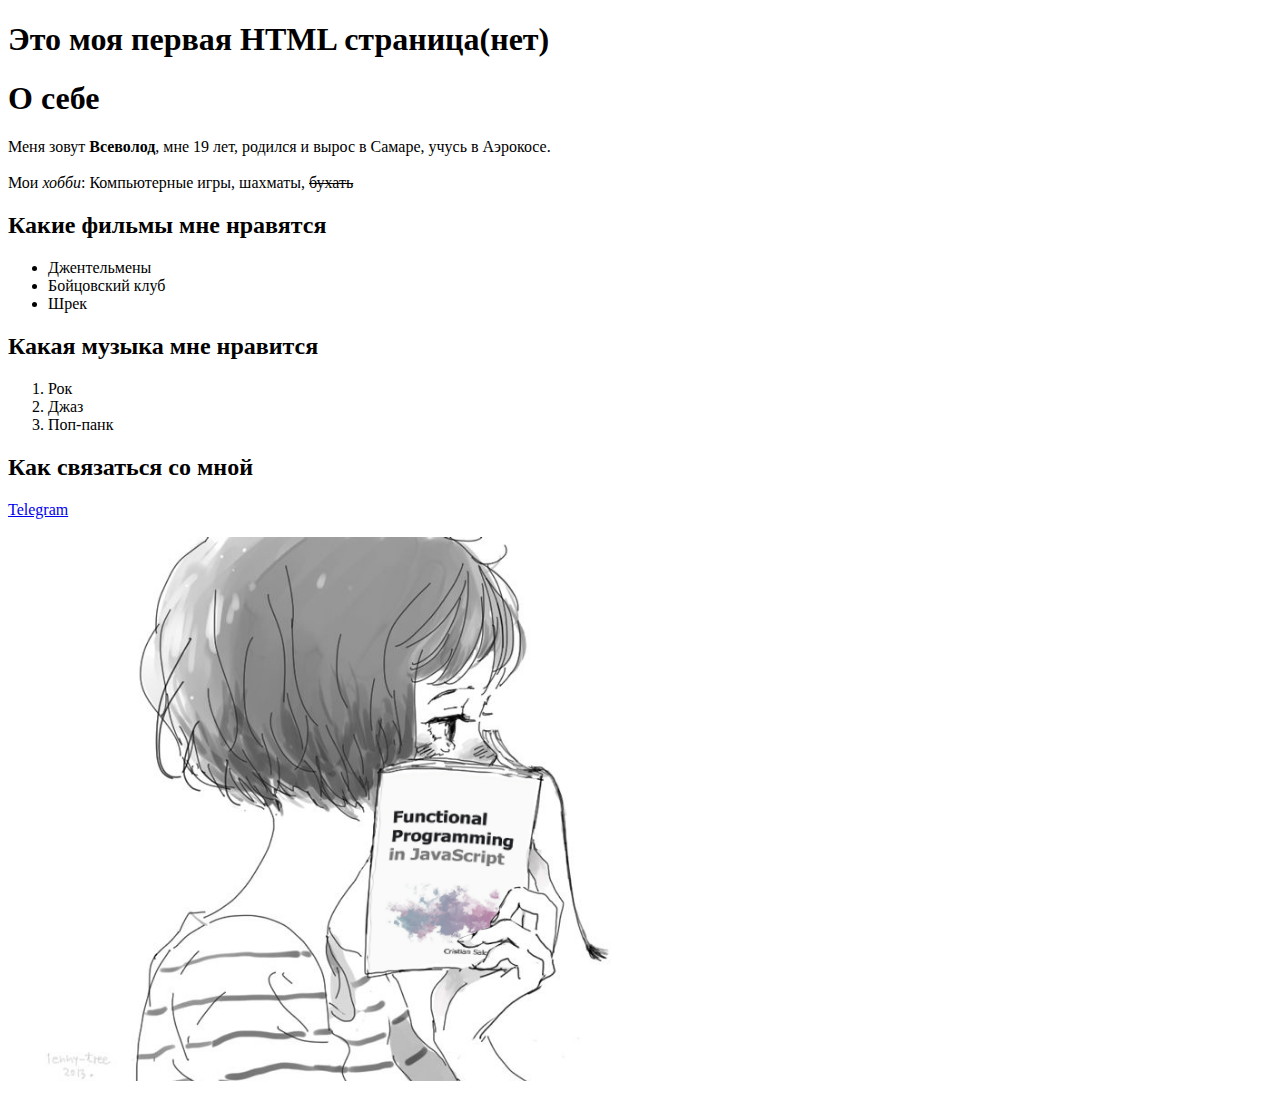
==== index.html @ 79e65827 "Reworked project structure" ====
<!DOCTYPE html>
<html>
<head>
    <meta charset="UTF-8">
    <title>Лабораторная работа 1</title>
</head>
<body>
    <h1>
    Это моя первая HTML страница(нет)
    </h1>
    <h1>
        О себе
    </h1>
    <p>
        Меня зовут <b>Всеволод</b>, мне 19 лет, 
        родился и вырос в Самаре, учусь в Аэрокосе.<br></br>
        Мои <i>хобби</i>: Компьютерные игры, 
        шахматы, <del>бухать</del>
    </p>
    <h2>
        Какие фильмы мне нравятся
    </h2>
    <ul>
        <li>Джентельмены</li>
        <li>Бойцовский клуб</li>
        <li>Шрек</li>
    </ul>
    <h2>
        Какая музыка мне нравится
    </h2>
    <ol>
        <li>Рок</li>
        <li>Джаз</li>
        <li>Поп-панк</li>
    </ol>
    <h2>
        Как связаться со мной
    </h2>
    <a href="https://www.youtube.com/watch?v=dQw4w9WgXcQ">Telegram</a>
    <br></br>
    <img src="images/Functional_Programming_In_Javascript.png" width="700">
</body>
</html>
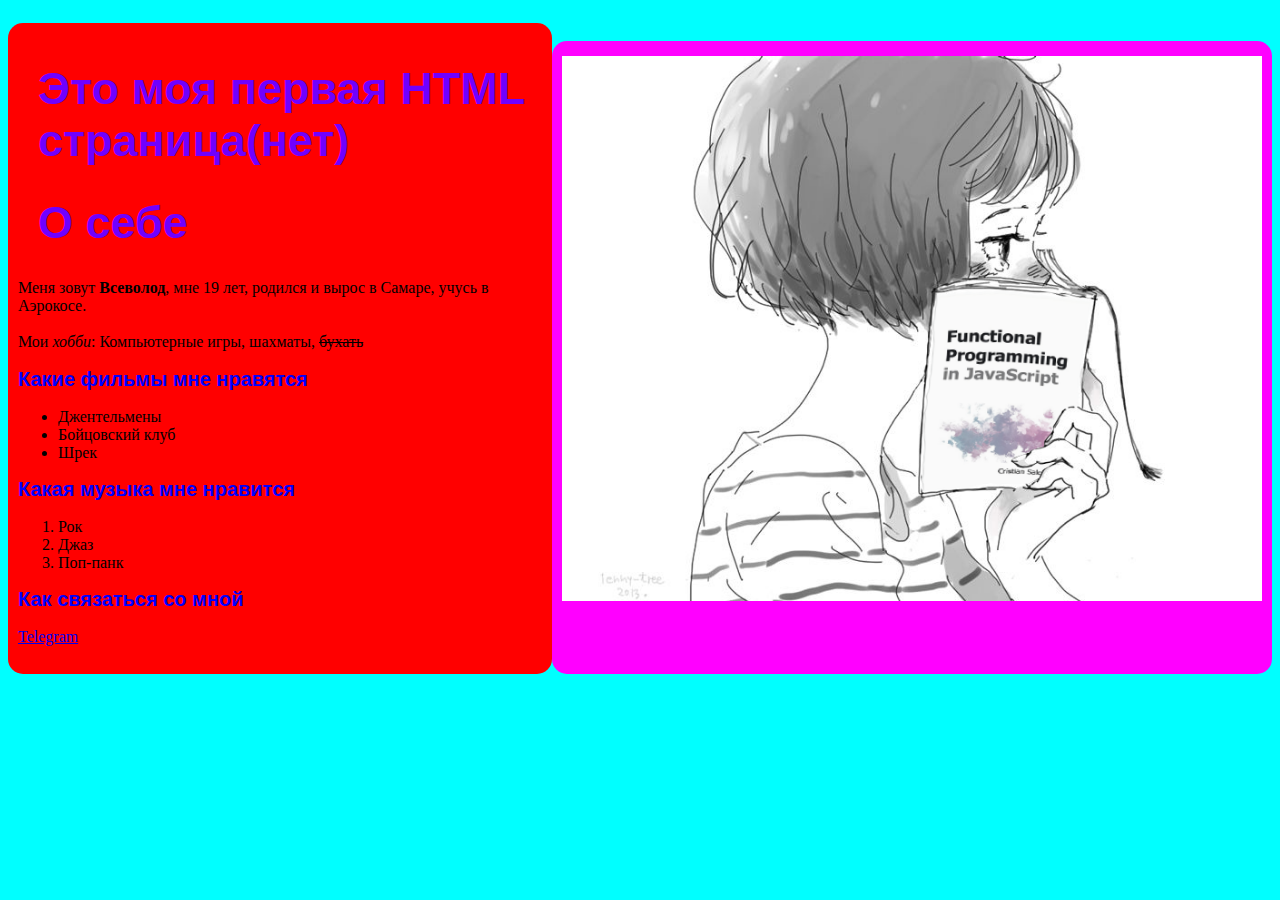
==== commit 5b1af159: "lab2 task done" ====
--- a/index.html
+++ b/index.html
@@ -1,43 +1,55 @@
 <!DOCTYPE html>
 <html>
+<link href="style.css" rel="stylesheet" />
+
 <head>
     <meta charset="UTF-8">
-    <title>Лабораторная работа 1</title>
+    <title>Лабораторная ЦК</title>
 </head>
+
 <body>
-    <h1>
-    Это моя первая HTML страница(нет)
-    </h1>
-    <h1>
-        О себе
-    </h1>
-    <p>
-        Меня зовут <b>Всеволод</b>, мне 19 лет, 
-        родился и вырос в Самаре, учусь в Аэрокосе.<br></br>
-        Мои <i>хобби</i>: Компьютерные игры, 
-        шахматы, <del>бухать</del>
-    </p>
-    <h2>
-        Какие фильмы мне нравятся
-    </h2>
-    <ul>
-        <li>Джентельмены</li>
-        <li>Бойцовский клуб</li>
-        <li>Шрек</li>
-    </ul>
-    <h2>
-        Какая музыка мне нравится
-    </h2>
-    <ol>
-        <li>Рок</li>
-        <li>Джаз</li>
-        <li>Поп-панк</li>
-    </ol>
-    <h2>
-        Как связаться со мной
-    </h2>
-    <a href="https://www.youtube.com/watch?v=dQw4w9WgXcQ">Telegram</a>
-    <br></br>
-    <img src="images/Functional_Programming_In_Javascript.png" width="700">
+    <div class="content">
+        <div class="content-left">
+            <h1>
+                Это моя первая HTML страница(нет)
+            </h1>
+            <h1>
+                О себе
+            </h1>
+            <p>
+                Меня зовут <b>Всеволод</b>, мне 19 лет,
+                родился и вырос в Самаре, учусь в Аэрокосе.<br></br>
+                Мои <i>хобби</i>: Компьютерные игры,
+                шахматы, <del>бухать</del>
+            </p>
+            <h2>
+                Какие фильмы мне нравятся
+            </h2>
+            <ul>
+                <li>Джентельмены</li>
+                <li>Бойцовский клуб</li>
+                <li>Шрек</li>
+            </ul>
+            <h2>
+                Какая музыка мне нравится
+            </h2>
+            <ol>
+                <li>Рок</li>
+                <li>Джаз</li>
+                <li>Поп-панк</li>
+            </ol>
+            <h2>
+                Как связаться со мной
+            </h2>
+            <a href="https://www.youtube.com/watch?v=dQw4w9WgXcQ">Telegram</a>
+            <br></br>
+        </div>
+        <div class="content-right">
+            <img class="JS_girl" src="images/Functional_Programming_In_Javascript.png">
+        </div>
+    </div>
+
+
 </body>
-</html>
+
+</html>--- a/style.css
+++ b/style.css
@@ -0,0 +1,44 @@
+
+
+h1 {
+    font-size: 45px;
+    font-family: 'Segoe UI', Tahoma, Geneva, Verdana, sans-serif;
+    margin-left: 20px;
+    color: rgb(111, 0, 255);
+}
+
+h2 {
+    font-size: 20px;
+    font-family: Arial, Helvetica, sans-serif;
+    margin-left: 10;
+    color: blue;
+}
+body {
+    background-color: aqua;
+}
+.content {
+    display: flex;
+    flex-direction: row;
+    justify-content: space-around;
+}
+
+.content-left {
+    margin-top: 15px;
+    background-color: red;
+    padding: 10px;
+    border: 5px;
+    border-radius: 15px;
+}
+
+.content-right {
+    padding: 10px;
+    padding-top: 15px;
+    background-color: magenta;
+    border: 5px;
+    margin-top: 33px;
+    border-radius: 15px;
+}
+
+.JS_girl {
+    width: 700px;
+}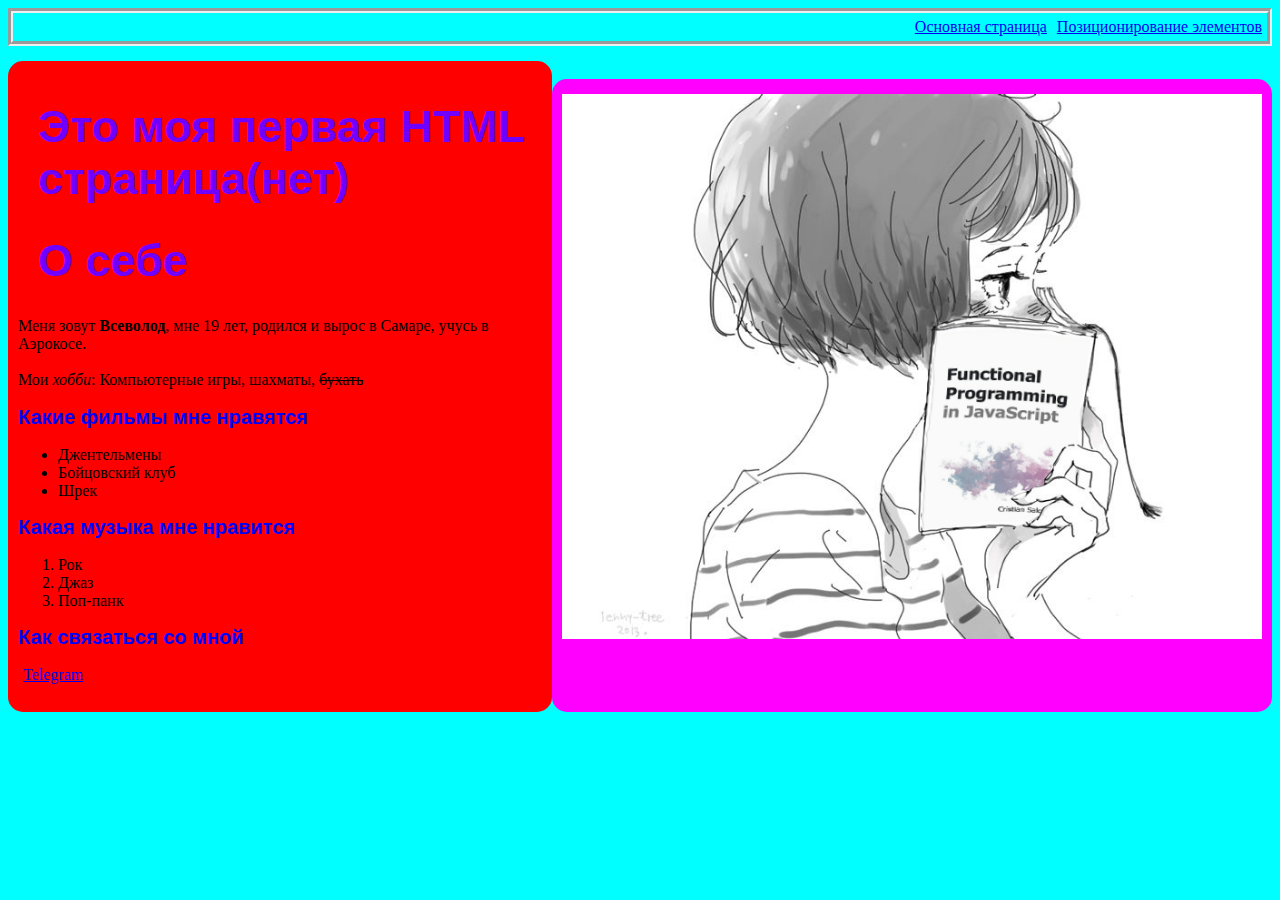
==== commit 8db50737: "lab3 done" ====
--- a/index.html
+++ b/index.html
@@ -6,7 +6,10 @@
     <meta charset="UTF-8">
     <title>Лабораторная ЦК</title>
 </head>
-
+<div class="header">
+    <a href="index.html">Основная страница</a>
+    <a href="page2.html">Позиционирование элементов</a>
+</div>
 <body>
     <div class="content">
         <div class="content-left">
--- a/style.css
+++ b/style.css
@@ -41,4 +41,110 @@
 
 .JS_girl {
     width: 700px;
+}
+a {
+    margin: 5px;
+}
+
+.header {
+    border: 5px;
+    border-style: groove;
+    display: flex;
+    justify-content: right;
+}
+
+.block {
+    margin: auto;
+    background-color: black;
+    width: 200px;
+    height: 200px;
+}
+
+.zk_cont {
+    width: 200px;
+    margin: auto;
+}
+
+.Zloi_kot {
+    height: 200px;
+    width: 200px;
+}
+
+.container-2 {
+    margin: auto;
+    display: grid;
+    justify-items:center;
+    align-items:center;
+    height: 300px;
+    width: 600px;
+    background-color: brown;
+}
+
+.block-2 {
+    width: 200px;
+    height: 200px;
+    background-color: black;
+}
+
+.container-3 {
+    display: flex;
+    flex-direction: row;
+    flex-wrap: wrap;
+    justify-content: center;
+    background-color: burlywood;
+    border: 5px;
+    border-style: dotted;
+    border-color: crimson;
+}
+
+
+.block-3 {
+    margin: 10px;
+    background-color: black;
+    width: 200px;
+    height: 200px;
+}
+
+.container-4 {
+    height: 1100;
+    border: 5px;
+    border-style: solid;
+}
+
+.block-r {
+    position: relative;
+    top: 100px;
+    left: 75px;
+    width: 300px;
+    height: 300px;
+    border-style: solid;
+    border-color: red;
+}
+
+.block-b {
+    position: relative;
+    top: -40px;
+    left: 230px;
+    width: 300px;
+    height: 300px;
+    border-style: solid;
+    border-color: blue;
+}
+
+.block-g {
+    position: relative;
+    top: -150px;
+    left: 400px;
+    width: 300px;
+    height: 300px;
+    border-style: solid;
+    border-color: green;
+}
+
+.water_g {
+    position: fixed;
+    right: 0;
+    bottom: 0;
+    width: 100px;
+    height: 100px;
 }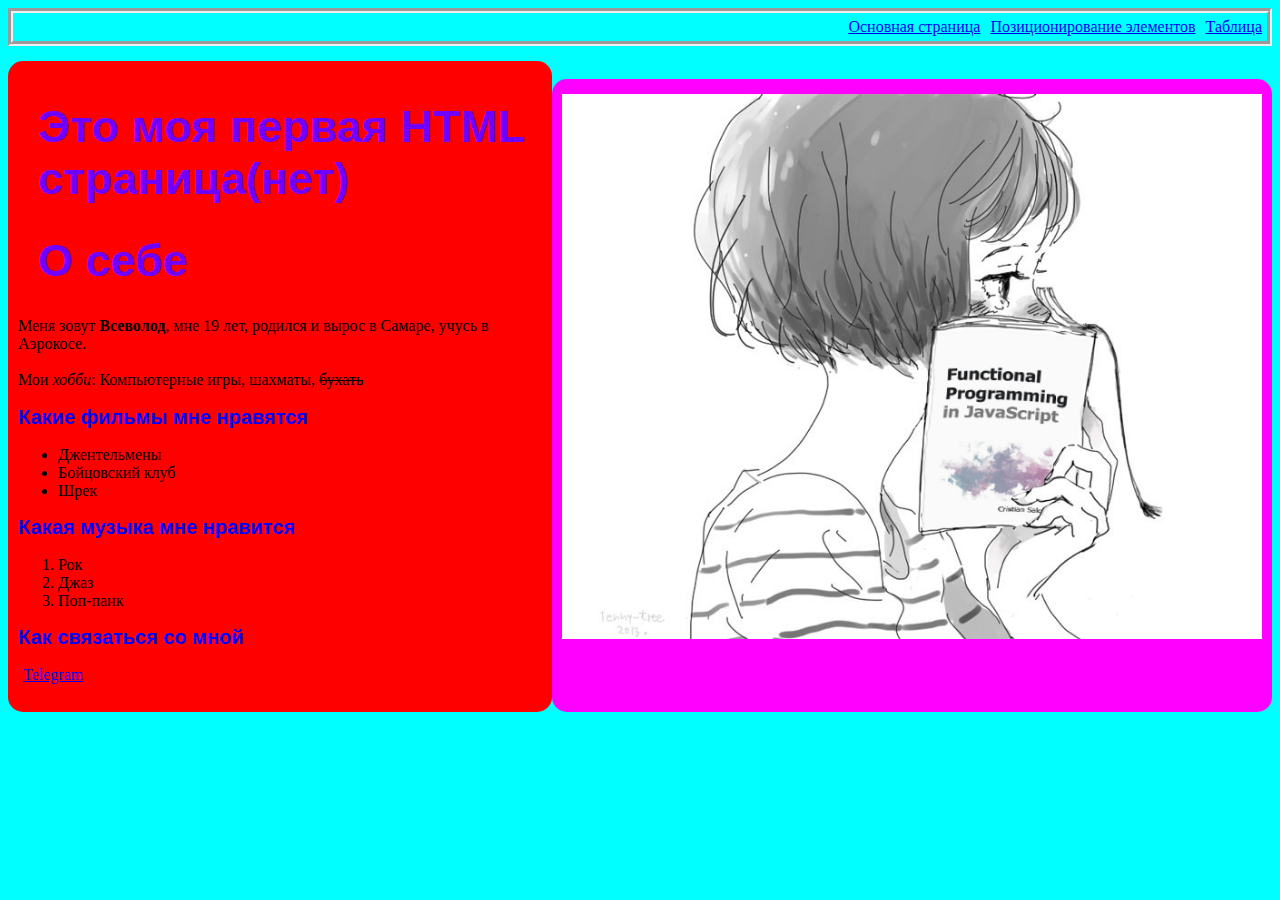
==== commit 6f2ecc03: "lab4 and lab5 tasks done" ====
--- a/index.html
+++ b/index.html
@@ -9,6 +9,7 @@
 <div class="header">
     <a href="index.html">Основная страница</a>
     <a href="page2.html">Позиционирование элементов</a>
+    <a href="table.html">Таблица</a>
 </div>
 <body>
     <div class="content">
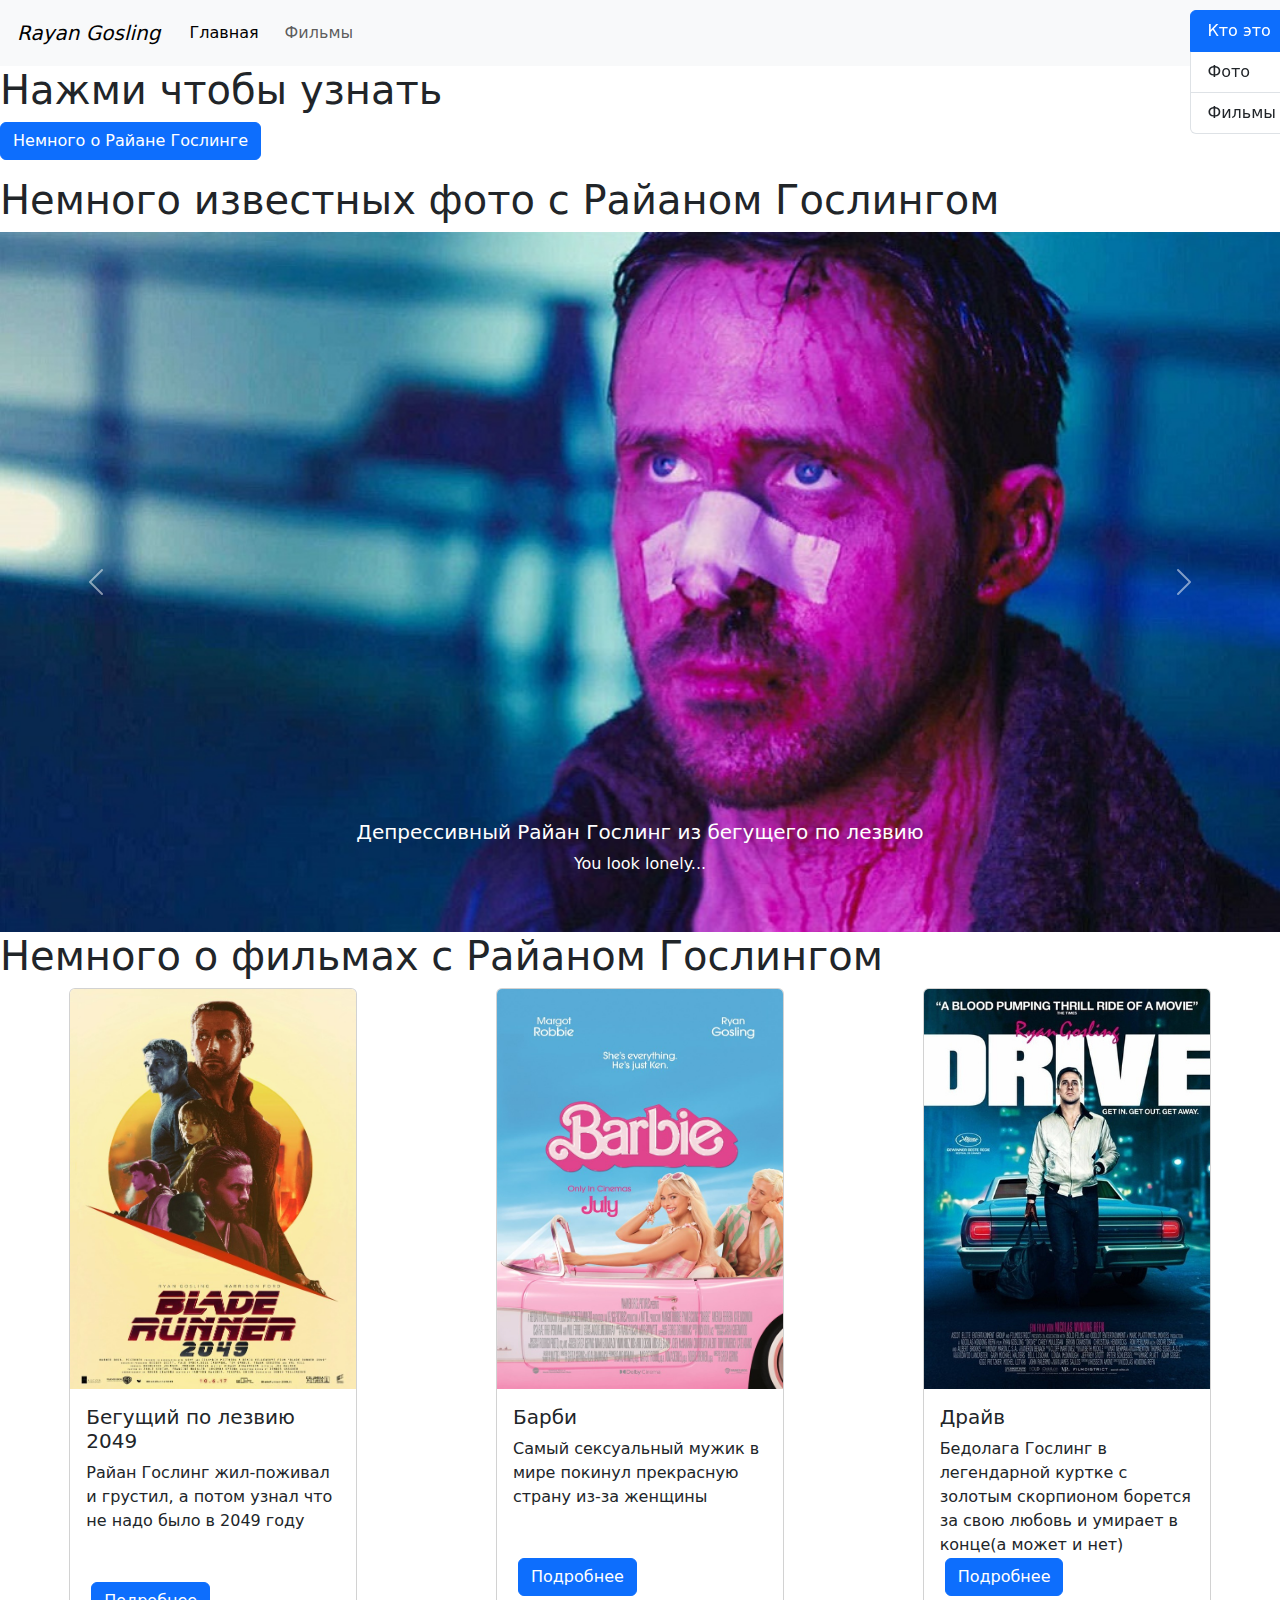
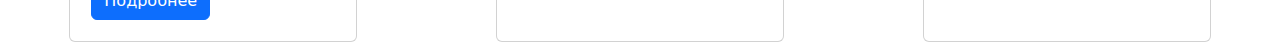
==== commit 5ebdcf6d: "Rename info.html to index.html" ====
--- a/index.html
+++ b/index.html
@@ -1,59 +1,120 @@
 <!DOCTYPE html>
 <html>
-<link href="style.css" rel="stylesheet" />
 
 <head>
-    <meta charset="UTF-8">
-    <title>Лабораторная ЦК</title>
+  <meta charset="UTF-8" />
+  <title>Лабораторнst 6-7 ЦК</title>
+  <link href="style.css" rel="stylesheet" />
+  <link href="https://cdn.jsdelivr.net/npm/bootstrap@5.3.3/dist/css/bootstrap.min.css" rel="stylesheet"
+    integrity="sha384-QWTKZyjpPEjISv5WaRU9OFeRpok6YctnYmDr5pNlyT2bRjXh0JMhjY6hW+ALEwIH" crossorigin="anonymous">
+  <script src="https://cdn.jsdelivr.net/npm/bootstrap@5.3.3/dist/js/bootstrap.bundle.min.js"
+    integrity="sha384-YvpcrYf0tY3lHB60NNkmXc5s9fDVZLESaAA55NDzOxhy9GkcIdslK1eN7N6jIeHz"
+    crossorigin="anonymous"></script>
 </head>
-<div class="header">
-    <a href="index.html">Основная страница</a>
-    <a href="page2.html">Позиционирование элементов</a>
-    <a href="table.html">Таблица</a>
-</div>
+
 <body>
-    <div class="content">
-        <div class="content-left">
-            <h1>
-                Это моя первая HTML страница(нет)
-            </h1>
-            <h1>
-                О себе
-            </h1>
-            <p>
-                Меня зовут <b>Всеволод</b>, мне 19 лет,
-                родился и вырос в Самаре, учусь в Аэрокосе.<br></br>
-                Мои <i>хобби</i>: Компьютерные игры,
-                шахматы, <del>бухать</del>
-            </p>
-            <h2>
-                Какие фильмы мне нравятся
-            </h2>
-            <ul>
-                <li>Джентельмены</li>
-                <li>Бойцовский клуб</li>
-                <li>Шрек</li>
-            </ul>
-            <h2>
-                Какая музыка мне нравится
-            </h2>
-            <ol>
-                <li>Рок</li>
-                <li>Джаз</li>
-                <li>Поп-панк</li>
-            </ol>
-            <h2>
-                Как связаться со мной
-            </h2>
-            <a href="https://www.youtube.com/watch?v=dQw4w9WgXcQ">Telegram</a>
-            <br></br>
+  <nav class="navbar navbar-expand-lg bg-body-tertiary">
+    <div class="container-fluid">
+      <a class="navbar-brand" href="https://en.wikipedia.org/wiki/Ryan_Gosling"><em>Rayan Gosling</em></a>
+      <ul class="navbar-nav me-auto mb-2 mb-lg-0">
+        <li class="nav-item">
+          <a class="nav-link active" aria-current="page" href="info.html">Главная</a>
+        </li>
+        <li class="nav-item">
+          <a class="nav-link" href="films.html">Фильмы</a>
+        </li>
+    </div>
+  </nav>
+  <div id="list-example" class="list-group">
+      <a class="list-group-item list-group-item-action" href="#RayanBait">Кто это</a>
+      <a class="list-group-item list-group-item-action" href="#RayanCarousel">Фото</a>
+      <a class="list-group-item list-group-item-action" href="#card-container">Фильмы</a>
+
+  </div>
+  <div data-bs-spy="scroll" data-bs-target="#list-example" data-bs-smooth-scroll="true" class="scrollspy-example"
+    tabindex="0">
+    <h1 id="RayanBait">Нажми чтобы узнать</h1>
+    <p>
+      <button class="btn btn-primary" type="button" data-bs-toggle="collapse" data-bs-target="#RayanInfo"
+        id="RayanButton" aria-expanded="false" aria-controls="RayanInfo">
+        Немного о Райане Гослинге
+      </button>
+    </p>
+    <div class="collapse" id="RayanInfo">
+      <div class="card card-body">
+        Ра́йан То́мас Го́слинг (англ. Ryan Thomas Gosling, род. 12 ноября 1980, Лондон, Онтарио, Канада) — канадский
+        актёр.
+        Известен по ролям в независимых фильмах и крупных студийных проектах разных жанров. Сборы фильмов с его участием
+        составили свыше 1,9 миллиарда долларов. Обладатель многих наград, включая «Золотого глобуса», и номинант трёх
+        «Оскаров» и одного BAFTA.
+      </div>
+    </div>
+    <h1 id="RayanCarousel">Немного известных фото с Райаном Гослингом</h1>
+    <div id="carousel" class="carousel slide">
+      <div class="carousel-inner">
+        <div class="carousel-item">
+          <img src="images/drive.png" class="d-block w-100" alt="Драйв">
+          <div class="carousel-caption d-none d-md-block">
+            <h5>Помятый Райан Гослинг(слева)</h5>
+            <p>I DRIVE.</p>
+          </div>
         </div>
-        <div class="content-right">
-            <img class="JS_girl" src="images/Functional_Programming_In_Javascript.png">
+        <div class="carousel-item active">
+          <img src="images/runer.jpg" class="d-block w-100" alt="Бегущий по лезвию">
+          <div class="carousel-caption d-none d-md-block">
+            <h5>Депрессивный Райан Гослинг из бегущего по лезвию</h5>
+            <p>You look lonely...</p>
+          </div>
         </div>
+        <div class="carousel-item">
+          <img src="images/ken.jpg" class="d-block w-100" alt="Кен">
+          <div class="carousel-caption d-none d-md-block">
+            <h5>Радостный и стильный Райан Гослинг из Барби</h5>
+            <p>Фильм кстати <strong>отстой</strong></p>
+          </div>
+        </div>
+      </div>
+      <button class="carousel-control-prev" type="button" data-bs-target="#carousel" data-bs-slide="prev">
+        <span class="carousel-control-prev-icon" aria-hidden="true"></span>
+        <span class="visually-hidden">Предыдущий</span>
+      </button>
+      <button class="carousel-control-next" type="button" data-bs-target="#carousel" data-bs-slide="next">
+        <span class="carousel-control-next-icon" aria-hidden="true"></span>
+        <span class="visually-hidden">Следующий</span>
+      </button>
     </div>
-
-
+    <h1>Немного о фильмах с Райаном Гослингом</h1>
+    <div class="card-container" id="card-container">
+      <div class="card" style="width: 18rem;">
+        <img src="images/BRPoster.jpg" class="card-img-top" alt="BRPoster">
+        <div class="card-body">
+          <h5 class="card-title">Бегущий по лезвию 2049</h5>
+          <p class="card-text">Райан Гослинг жил-поживал и грустил, а потом узнал что не надо было в 2049 году
+          </p>
+          <a href="https://www.kinopoisk.ru/film/589290/" class="btn btn-primary">Подробнее</a>
+        </div>
+      </div>
+      <div class="card" style="width: 18rem;">
+        <img src="images/BarbiePoster.jpg" class="card-img-top" alt="barbposter">
+        <div class="card-body">
+          <h5 class="card-title">Барби</h5>
+          <p class="card-text">Самый сексуальный мужик в мире покинул прекрасную страну из-за женщины
+          </p>
+          <a href="https://www.kinopoisk.ru/film/478052/" class="btn btn-primary">Подробнее</a>
+        </div>
+      </div>
+      <div class="card" style="width: 18rem;">
+        <img src="images/drivePoster.jpg" class="card-img-top" alt="...">
+        <div class="card-body">
+          <h5 class="card-title">Драйв</h5>
+          <p class="card-text">Бедолага Гослинг в легендарной куртке с золотым скорпионом борется за свою любовь и
+            умирает в конце(а может и нет)
+          </p>
+          <a href="https://www.kinopoisk.ru/film/276598/" class="btn btn-primary">Подробнее</a>
+        </div>
+      </div>
+    </div>
+  </div>
 </body>
 
-</html>+</html>
--- a/style.css
+++ b/style.css
@@ -1,150 +1,61 @@
+html {
+    width: 100%;
+    height: 100%;
+}
+
+body {
+    margin: 0%;
+    height: 100%;
+    width: 100%;
+}
 
 
-h1 {
-    font-size: 45px;
-    font-family: 'Segoe UI', Tahoma, Geneva, Verdana, sans-serif;
-    margin-left: 20px;
-    color: rgb(111, 0, 255);
-}
-
-h2 {
-    font-size: 20px;
-    font-family: Arial, Helvetica, sans-serif;
-    margin-left: 10;
-    color: blue;
-}
-body {
-    background-color: aqua;
-}
-.content {
-    display: flex;
-    flex-direction: row;
-    justify-content: space-around;
-}
-
-.content-left {
-    margin-top: 15px;
-    background-color: red;
-    padding: 10px;
-    border: 5px;
-    border-radius: 15px;
-}
-
-.content-right {
-    padding: 10px;
-    padding-top: 15px;
-    background-color: magenta;
-    border: 5px;
-    margin-top: 33px;
-    border-radius: 15px;
-}
-
-.JS_girl {
-    width: 700px;
-}
 a {
     margin: 5px;
 }
 
-.header {
-    border: 5px;
-    border-style: groove;
-    display: flex;
-    justify-content: right;
+h3 {
+    margin-left: 5px;
+    margin-right: 10px;
 }
 
-.block {
-    margin: auto;
-    background-color: black;
-    width: 200px;
-    height: 200px;
+.navbar {
+    position: absolute;
+    top: 0px;
 }
 
-.zk_cont {
-    width: 200px;
+.carousel {
+  height: 700px;
+}
+.carousel-inner img {
+  height: 700px;
+  margin: 0 auto;
+}
+
+h1 {
     margin: auto;
 }
 
-.Zloi_kot {
-    height: 200px;
-    width: 200px;
+.card-container {
+    display: flex;
+    justify-content: space-around;
 }
 
-.container-2 {
-    margin: auto;
-    display: grid;
-    justify-items:center;
-    align-items:center;
-    height: 300px;
-    width: 600px;
-    background-color: brown;
+.card-img-top {
+    height: 400px;
 }
 
-.block-2 {
-    width: 200px;
-    height: 200px;
-    background-color: black;
+.card-text {
+    height: 100px;
 }
 
-.container-3 {
-    display: flex;
-    flex-direction: row;
-    flex-wrap: wrap;
-    justify-content: center;
-    background-color: burlywood;
-    border: 5px;
-    border-style: dotted;
-    border-color: crimson;
+.list-group {
+    position: fixed;
+    z-index: 9999;
+	top: 10px;
+    left: 93%;
+}
+.list-group-item{
+    margin: 0%;
 }
 
-
-.block-3 {
-    margin: 10px;
-    background-color: black;
-    width: 200px;
-    height: 200px;
-}
-
-.container-4 {
-    height: 1100;
-    border: 5px;
-    border-style: solid;
-}
-
-.block-r {
-    position: relative;
-    top: 100px;
-    left: 75px;
-    width: 300px;
-    height: 300px;
-    border-style: solid;
-    border-color: red;
-}
-
-.block-b {
-    position: relative;
-    top: -40px;
-    left: 230px;
-    width: 300px;
-    height: 300px;
-    border-style: solid;
-    border-color: blue;
-}
-
-.block-g {
-    position: relative;
-    top: -150px;
-    left: 400px;
-    width: 300px;
-    height: 300px;
-    border-style: solid;
-    border-color: green;
-}
-
-.water_g {
-    position: fixed;
-    right: 0;
-    bottom: 0;
-    width: 100px;
-    height: 100px;
-}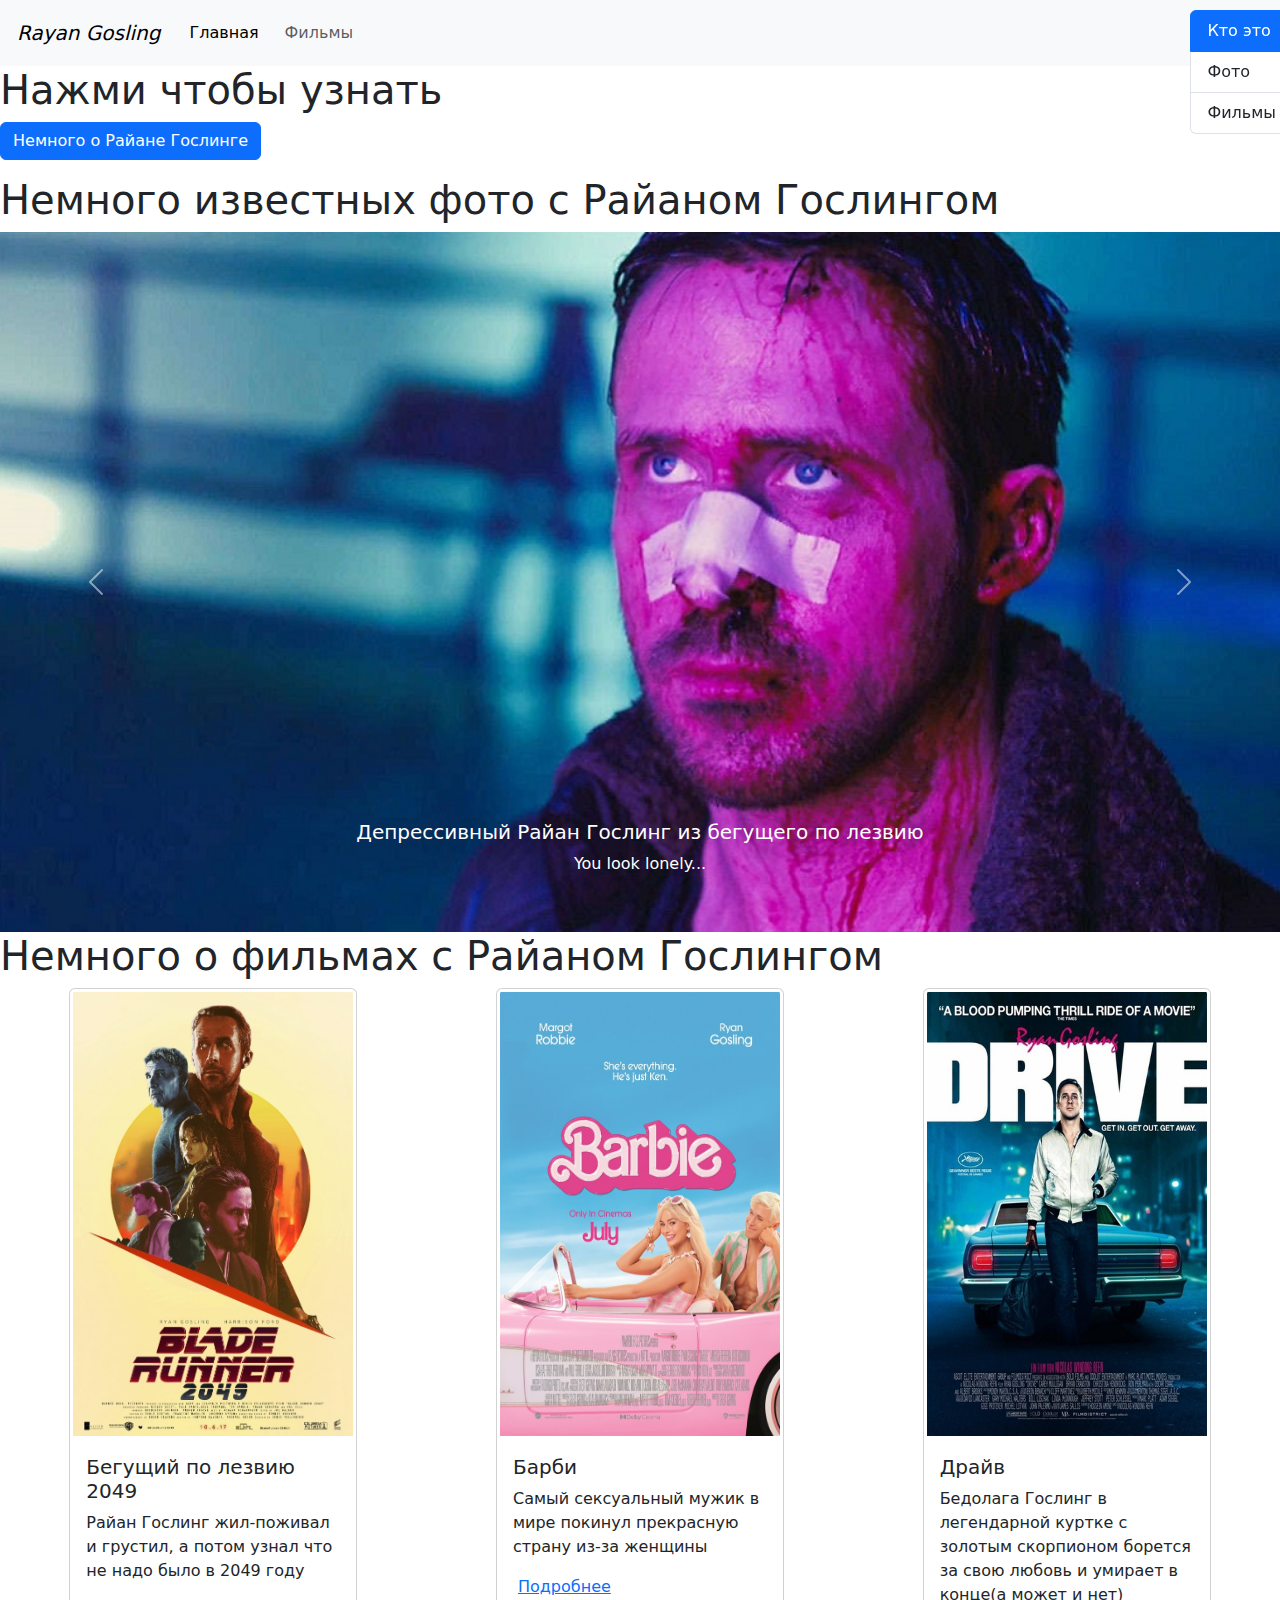
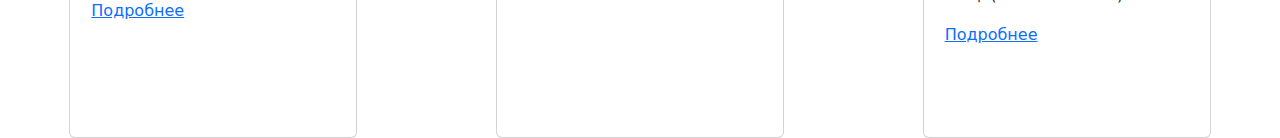
==== commit f792a49e: "lab7 complete" ====
--- a/index.html
+++ b/index.html
@@ -18,7 +18,7 @@
       <a class="navbar-brand" href="https://en.wikipedia.org/wiki/Ryan_Gosling"><em>Rayan Gosling</em></a>
       <ul class="navbar-nav me-auto mb-2 mb-lg-0">
         <li class="nav-item">
-          <a class="nav-link active" aria-current="page" href="info.html">Главная</a>
+          <a class="nav-link active" aria-current="page" href="index.html">Главная</a>
         </li>
         <li class="nav-item">
           <a class="nav-link" href="films.html">Фильмы</a>
@@ -91,7 +91,7 @@
           <h5 class="card-title">Бегущий по лезвию 2049</h5>
           <p class="card-text">Райан Гослинг жил-поживал и грустил, а потом узнал что не надо было в 2049 году
           </p>
-          <a href="https://www.kinopoisk.ru/film/589290/" class="btn btn-primary">Подробнее</a>
+          <a href="https://www.kinopoisk.ru/film/589290/" class="KinoHref">Подробнее</a>
         </div>
       </div>
       <div class="card" style="width: 18rem;">
@@ -100,7 +100,7 @@
           <h5 class="card-title">Барби</h5>
           <p class="card-text">Самый сексуальный мужик в мире покинул прекрасную страну из-за женщины
           </p>
-          <a href="https://www.kinopoisk.ru/film/478052/" class="btn btn-primary">Подробнее</a>
+          <a href="https://www.kinopoisk.ru/film/478052/" class="KinoHref">Подробнее</a>
         </div>
       </div>
       <div class="card" style="width: 18rem;">
@@ -110,7 +110,7 @@
           <p class="card-text">Бедолага Гослинг в легендарной куртке с золотым скорпионом борется за свою любовь и
             умирает в конце(а может и нет)
           </p>
-          <a href="https://www.kinopoisk.ru/film/276598/" class="btn btn-primary">Подробнее</a>
+          <a href="https://www.kinopoisk.ru/film/276598/" class="KinoHref">Подробнее</a>
         </div>
       </div>
     </div>
--- a/style.css
+++ b/style.css
@@ -40,13 +40,23 @@
     display: flex;
     justify-content: space-around;
 }
-
+.card {
+    min-height: 750px;
+    max-height: 750px;
+}
 .card-img-top {
-    height: 400px;
+    min-height: 450px;
+    padding: 1%;
 }
-
-.card-text {
-    height: 100px;
+#Films {
+    padding-left: 50%;
+    padding-right: 50%;
+    padding-top: 2%;
+    padding-bottom: 2%;
+    margin: auto;
+}
+.row {
+    --bs-gutter-x: 0rem !important;
 }
 
 .list-group {
@@ -58,4 +68,28 @@
 .list-group-item{
     margin: 0%;
 }
+.GoslingPhoto {
+    max-height: 500px;
+    padding-top: 5%;
+}
 
+#InfoP {
+    padding: 10%;
+}
+@media(max-width: 1500px){
+    .col-3 {
+        width: 33% !important;
+    }
+    #FavFood {
+        visibility: hidden;
+    }
+}
+
+@media(max-width: 1080px){
+    .col-3 {
+        width: 50% !important;
+    }
+    #FavFood {
+        visibility: hidden;
+    }
+}